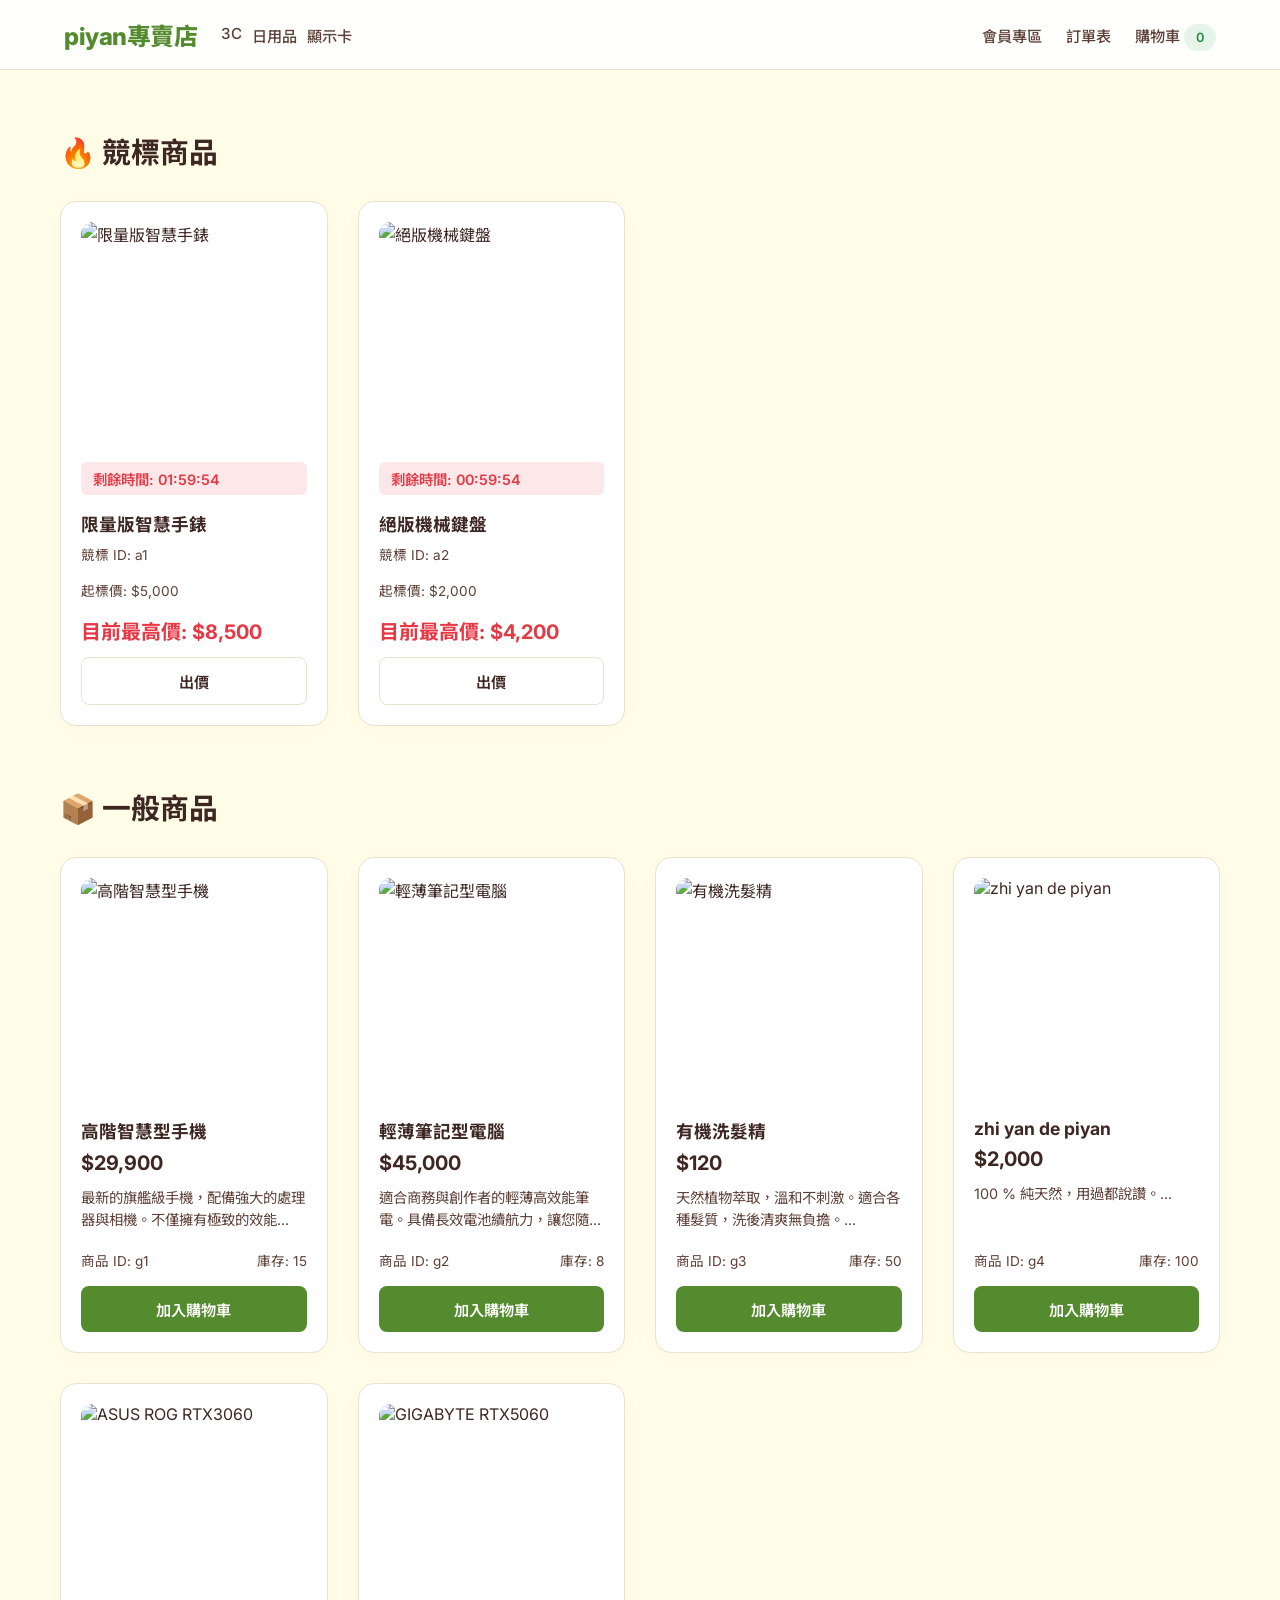
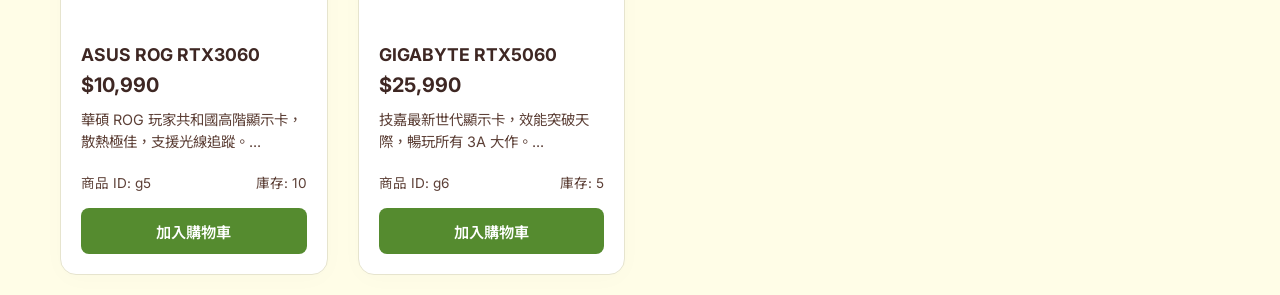
==== index.html @ feb82812 "Add files via upload" ====
<!DOCTYPE html>
<html lang="zh-TW">

<head>
  <meta charset="UTF-8">
  <meta name="viewport" content="width=device-width, initial-scale=1.0">
  <title>piyan專賣店</title>
  <link
    href="https://fonts.googleapis.com/css2?family=Inter:wght@400;500;600;700;800&family=Noto+Sans+TC:wght@400;500;700&display=swap"
    rel="stylesheet">
  <link rel="stylesheet" href="style.css">
</head>

<body>
  <div class="container">
    <h2 class="section-title">🔥 競標商品</h2>
    <div id="auction-items-container" class="product-grid"></div>

    <h2 class="section-title" style="margin-top: 60px;">📦 一般商品</h2>
    <div id="general-items-container" class="product-grid"></div>
  </div>
  <script src="script.js"></script>
</body>

</html>
---- style.css ----
:root {
  --primary: #558b2f;
  --primary-hover: #33691e;
  --secondary: #ffb300;
  --background: #fffde7;
  --surface: #ffffff;
  --surface-border: #e6e4ce;
  --text-primary: #3e2723;
  --text-secondary: #5d4037;
}

* {
  box-sizing: border-box;
  margin: 0;
  padding: 0;
  font-family: 'Inter', 'Noto Sans TC', sans-serif;
}

body {
  background: var(--background);
  color: var(--text-primary);
  min-height: 100vh;
  padding-top: 90px;
}

h1,
h2,
h3 {
  font-weight: 700;
  margin-bottom: 1rem;
}

a {
  text-decoration: none;
  color: inherit;
}

.navbar {
  position: fixed;
  top: 0;
  left: 0;
  right: 0;
  height: 70px;
  background: rgba(255, 255, 255, 0.9);
  backdrop-filter: blur(10px);
  -webkit-backdrop-filter: blur(10px);
  border-bottom: 1px solid var(--surface-border);
  display: flex;
  justify-content: space-between;
  align-items: center;
  padding: 0 5%;
  z-index: 1000;
}

.nav-left,
.nav-right {
  display: flex;
  align-items: center;
  gap: 24px;
}

.logo {
  font-size: 1.5rem;
  font-weight: 800;
  color: var(--primary);
  letter-spacing: -0.5px;
}

.nav-link {
  color: var(--text-secondary);
  transition: color 0.2s ease;
  font-weight: 500;
  font-size: 0.95rem;
}

.nav-link:hover,
.nav-link.active {
  color: var(--text-primary);
}

.glass-panel {
  background: var(--surface);
  border: 1px solid var(--surface-border);
  border-radius: 16px;
  padding: 32px;
  box-shadow: 0 4px 24px rgba(0, 0, 0, 0.02);
}

.btn {
  background: var(--primary);
  color: white;
  border: none;
  padding: 12px 24px;
  border-radius: 8px;
  cursor: pointer;
  font-weight: 600;
  font-size: 0.95rem;
  transition: all 0.2s ease;
  display: inline-block;
  text-align: center;
}

.btn:hover {
  background: var(--primary-hover);
  transform: translateY(-1px);
}

.btn-secondary {
  background: transparent;
  border: 1px solid var(--surface-border);
  color: var(--text-primary);
}

.btn-secondary:hover {
  background: #f5f5f5;
  border-color: #ddd;
}

.container {
  max-width: 1200px;
  margin: 0 auto;
  padding: 20px;
}

.section-title {
  margin-top: 20px;
  margin-bottom: 30px;
  font-size: 1.8rem;
  display: flex;
  align-items: center;
  gap: 10px;
}

.product-grid {
  display: grid;
  grid-template-columns: repeat(auto-fill, minmax(260px, 1fr));
  gap: 30px;
}

.product-card {
  display: flex;
  flex-direction: column;
  transition: transform 0.3s ease, box-shadow 0.3s ease;
  overflow: hidden;
  padding: 20px;
}

.product-card:hover {
  transform: translateY(-4px);
  box-shadow: 0 12px 32px rgba(0, 0, 0, 0.08);
}

.product-img {
  width: 100%;
  height: 220px;
  object-fit: cover;
  border-radius: 12px;
  margin-bottom: 20px;
}

.product-title {
  font-size: 1.1rem;
  margin-bottom: 8px;
  color: var(--text-primary);
}

.product-price {
  color: var(--text-primary);
  font-size: 1.25rem;
  font-weight: 700;
  margin-bottom: 12px;
}

.product-desc {
  color: var(--text-secondary);
  font-size: 0.9rem;
  margin-bottom: 20px;
  flex-grow: 1;
  line-height: 1.5;
}

.product-meta {
  display: flex;
  justify-content: space-between;
  align-items: center;
  font-size: 0.85rem;
  color: var(--text-secondary);
  margin-bottom: 16px;
}

.auction-timer {
  background: #fce8e8;
  color: #e63946;
  padding: 6px 12px;
  border-radius: 6px;
  font-weight: 600;
  display: inline-block;
  margin-bottom: 16px;
  font-size: 0.9rem;
}

.data-table {
  width: 100%;
  border-collapse: collapse;
  margin-top: 20px;
}

.data-table th,
.data-table td {
  padding: 16px;
  text-align: left;
  border-bottom: 1px solid var(--surface-border);
}

.data-table th {
  color: var(--text-secondary);
  font-weight: 600;
  font-size: 0.9rem;
  text-transform: uppercase;
  letter-spacing: 0.5px;
}

.form-group {
  margin-bottom: 20px;
}

.form-group label {
  display: block;
  margin-bottom: 8px;
  color: var(--text-secondary);
  font-weight: 500;
  font-size: 0.9rem;
}

.form-group input,
.form-group select {
  width: 100%;
  padding: 14px;
  background: #ffffff;
  border: 1px solid var(--surface-border);
  border-radius: 8px;
  color: var(--text-primary);
  outline: none;
  transition: all 0.2s;
  font-family: inherit;
  font-size: 1rem;
}

.form-group input:focus,
.form-group select:focus {
  border-color: var(--primary);
  box-shadow: 0 0 0 2px rgba(0, 0, 0, 0.05);
}

.form-group input:disabled {
  background: #f9f9f9;
  color: var(--text-secondary);
}

.badge {
  padding: 6px 12px;
  border-radius: 20px;
  font-size: 0.8rem;
  font-weight: 600;
}

.badge.status-shipped {
  background: #e6f4ea;
  color: #1e8e3e;
}

.badge.status-processing {
  background: #fef7e0;
  color: #f9ab00;
}

.product-detail-layout {
  display: grid;
  grid-template-columns: 1fr 1fr;
  gap: 40px;
}

@media (max-width: 768px) {
  .product-detail-layout {
    grid-template-columns: 1fr;
  }
}

.product-detail-img {
  width: 100%;
  border-radius: 16px;
  object-fit: cover;
}

.product-detail-info {
  display: flex;
  flex-direction: column;
}
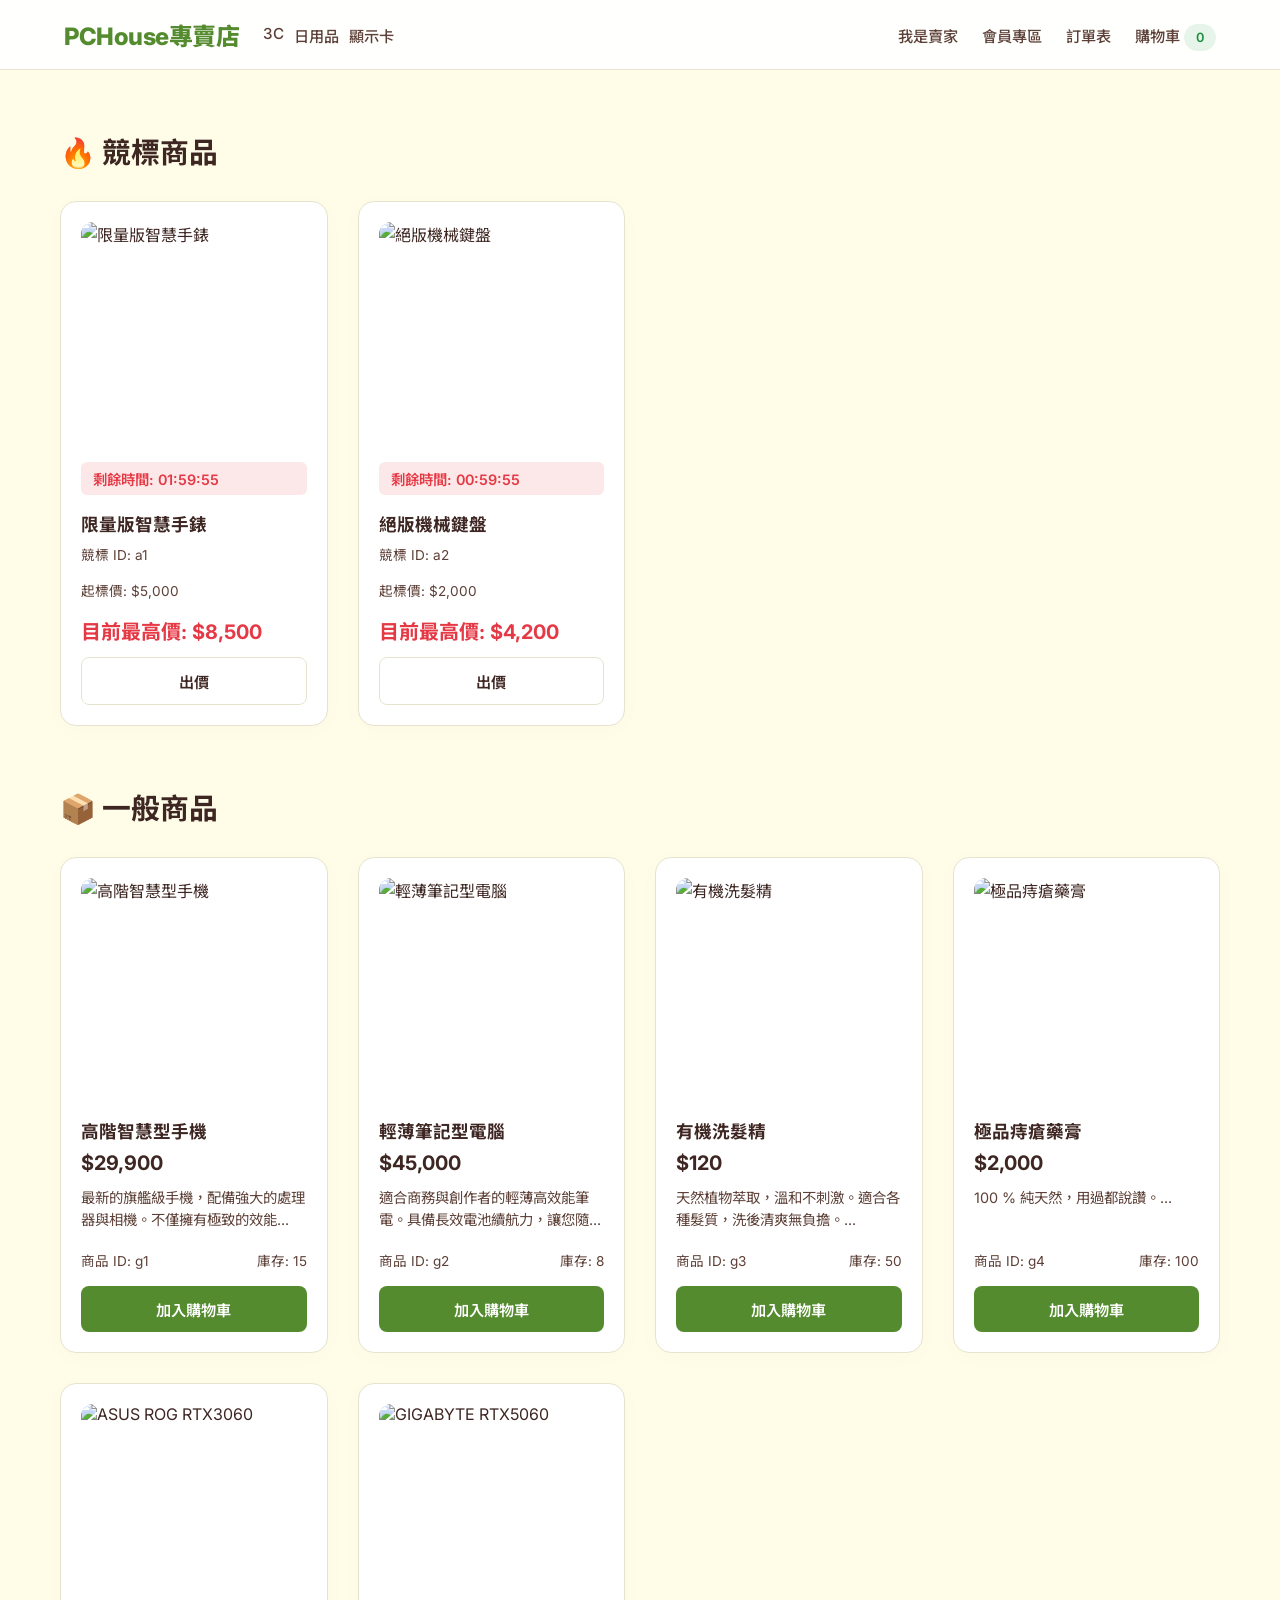
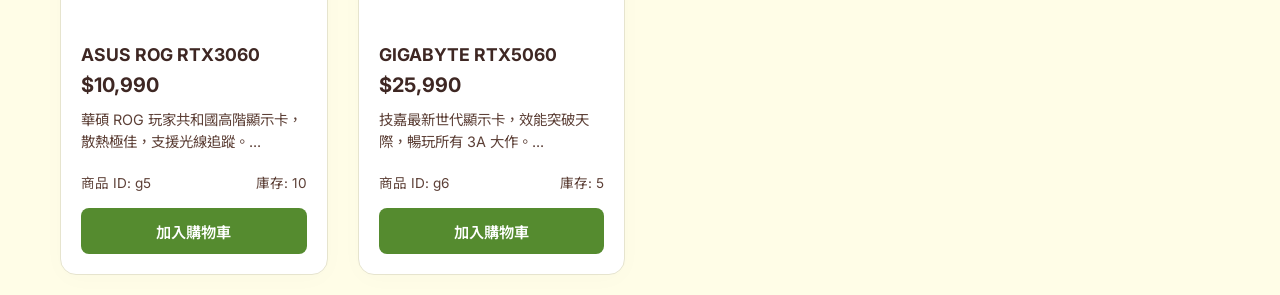
==== commit 0f5b9ac2: "Add files via upload" ====
--- a/index.html
+++ b/index.html
@@ -4,7 +4,7 @@
 <head>
   <meta charset="UTF-8">
   <meta name="viewport" content="width=device-width, initial-scale=1.0">
-  <title>piyan專賣店</title>
+  <title>PCHouse</title>
   <link
     href="https://fonts.googleapis.com/css2?family=Inter:wght@400;500;600;700;800&family=Noto+Sans+TC:wght@400;500;700&display=swap"
     rel="stylesheet">
--- a/style.css
+++ b/style.css
@@ -295,4 +295,204 @@
 .product-detail-info {
   display: flex;
   flex-direction: column;
+}
+
+/* Seller Admin Page Styles */
+.seller-header {
+  display: flex;
+  justify-content: space-between;
+  align-items: center;
+  margin-bottom: 30px;
+}
+
+.seller-tabs {
+  display: flex;
+  gap: 12px;
+  margin-bottom: 30px;
+  border-bottom: 1px solid var(--surface-border);
+  padding-bottom: 10px;
+  flex-wrap: wrap;
+}
+
+.seller-tab-btn {
+  background: transparent;
+  border: 1px solid transparent;
+  color: var(--text-secondary);
+  padding: 10px 20px;
+  border-radius: 8px;
+  font-weight: 600;
+  cursor: pointer;
+  transition: all 0.2s ease;
+}
+
+.seller-tab-btn:hover {
+  color: var(--text-primary);
+  background: rgba(85, 139, 47, 0.05);
+}
+
+.seller-tab-btn.active {
+  background: var(--primary);
+  color: white;
+  border-color: var(--primary);
+}
+
+.seller-tab-content {
+  display: none;
+}
+
+.seller-tab-content.active {
+  display: block;
+  animation: fadeIn 0.3s ease;
+}
+
+@keyframes fadeIn {
+  from { opacity: 0; transform: translateY(10px); }
+  to { opacity: 1; transform: translateY(0); }
+}
+
+/* Dashboard Summary Cards */
+.dashboard-summary {
+  display: grid;
+  grid-template-columns: repeat(auto-fit, minmax(220px, 1fr));
+  gap: 20px;
+  margin-bottom: 30px;
+}
+
+.summary-card {
+  display: flex;
+  flex-direction: column;
+  gap: 8px;
+  padding: 24px;
+}
+
+.summary-card .title {
+  font-size: 0.9rem;
+  color: var(--text-secondary);
+  font-weight: 500;
+}
+
+.summary-card .value {
+  font-size: 1.8rem;
+  font-weight: 800;
+  color: var(--text-primary);
+}
+
+/* Stock warning inputs */
+.quick-input-group {
+  display: flex;
+  align-items: center;
+  gap: 8px;
+}
+
+.quick-stock-input {
+  width: 80px !important;
+  padding: 6px 10px !important;
+  font-size: 0.9rem !important;
+  text-align: center;
+}
+
+/* Modal Popup */
+.modal {
+  position: fixed;
+  top: 0;
+  left: 0;
+  right: 0;
+  bottom: 0;
+  background: rgba(0, 0, 0, 0.4);
+  backdrop-filter: blur(5px);
+  -webkit-backdrop-filter: blur(5px);
+  display: none;
+  justify-content: center;
+  align-items: center;
+  z-index: 2000;
+}
+
+.modal.active {
+  display: flex;
+}
+
+.modal-content {
+  background: var(--surface);
+  border: 1px solid var(--surface-border);
+  border-radius: 16px;
+  width: 90%;
+  max-width: 600px;
+  max-height: 90vh;
+  overflow-y: auto;
+  box-shadow: 0 10px 40px rgba(0, 0, 0, 0.1);
+  animation: modalScale 0.3s cubic-bezier(0.34, 1.56, 0.64, 1);
+}
+
+@keyframes modalScale {
+  from { transform: scale(0.9); opacity: 0; }
+  to { transform: scale(1); opacity: 1; }
+}
+
+.modal-header {
+  padding: 20px 24px;
+  border-bottom: 1px solid var(--surface-border);
+  display: flex;
+  justify-content: space-between;
+  align-items: center;
+}
+
+.modal-body {
+  padding: 24px;
+}
+
+.modal-footer {
+  padding: 16px 24px;
+  border-top: 1px solid var(--surface-border);
+  display: flex;
+  justify-content: flex-end;
+  gap: 12px;
+}
+
+.modal-close {
+  background: transparent;
+  border: none;
+  font-size: 1.5rem;
+  cursor: pointer;
+  color: var(--text-secondary);
+  line-height: 1;
+}
+
+.modal-close:hover {
+  color: #e53935;
+}
+
+/* Warning badges */
+.badge.status-warning {
+  background: #fce8e8;
+  color: #e63946;
+}
+
+.badge.status-ok {
+  background: #e6f4ea;
+  color: #1e8e3e;
+}
+
+.badge.status-shipping {
+  background: #e8f0fe;
+  color: #1a73e8;
+}
+
+/* Table Actions column width or layouts */
+.table-img {
+  width: 50px;
+  height: 50px;
+  object-fit: cover;
+  border-radius: 8px;
+}
+
+.actions-cell {
+  display: flex;
+  gap: 8px;
+  flex-wrap: wrap;
+}
+
+/* Responsive Table Wrapper */
+.table-wrapper {
+  overflow-x: auto;
+  margin-top: 15px;
 }
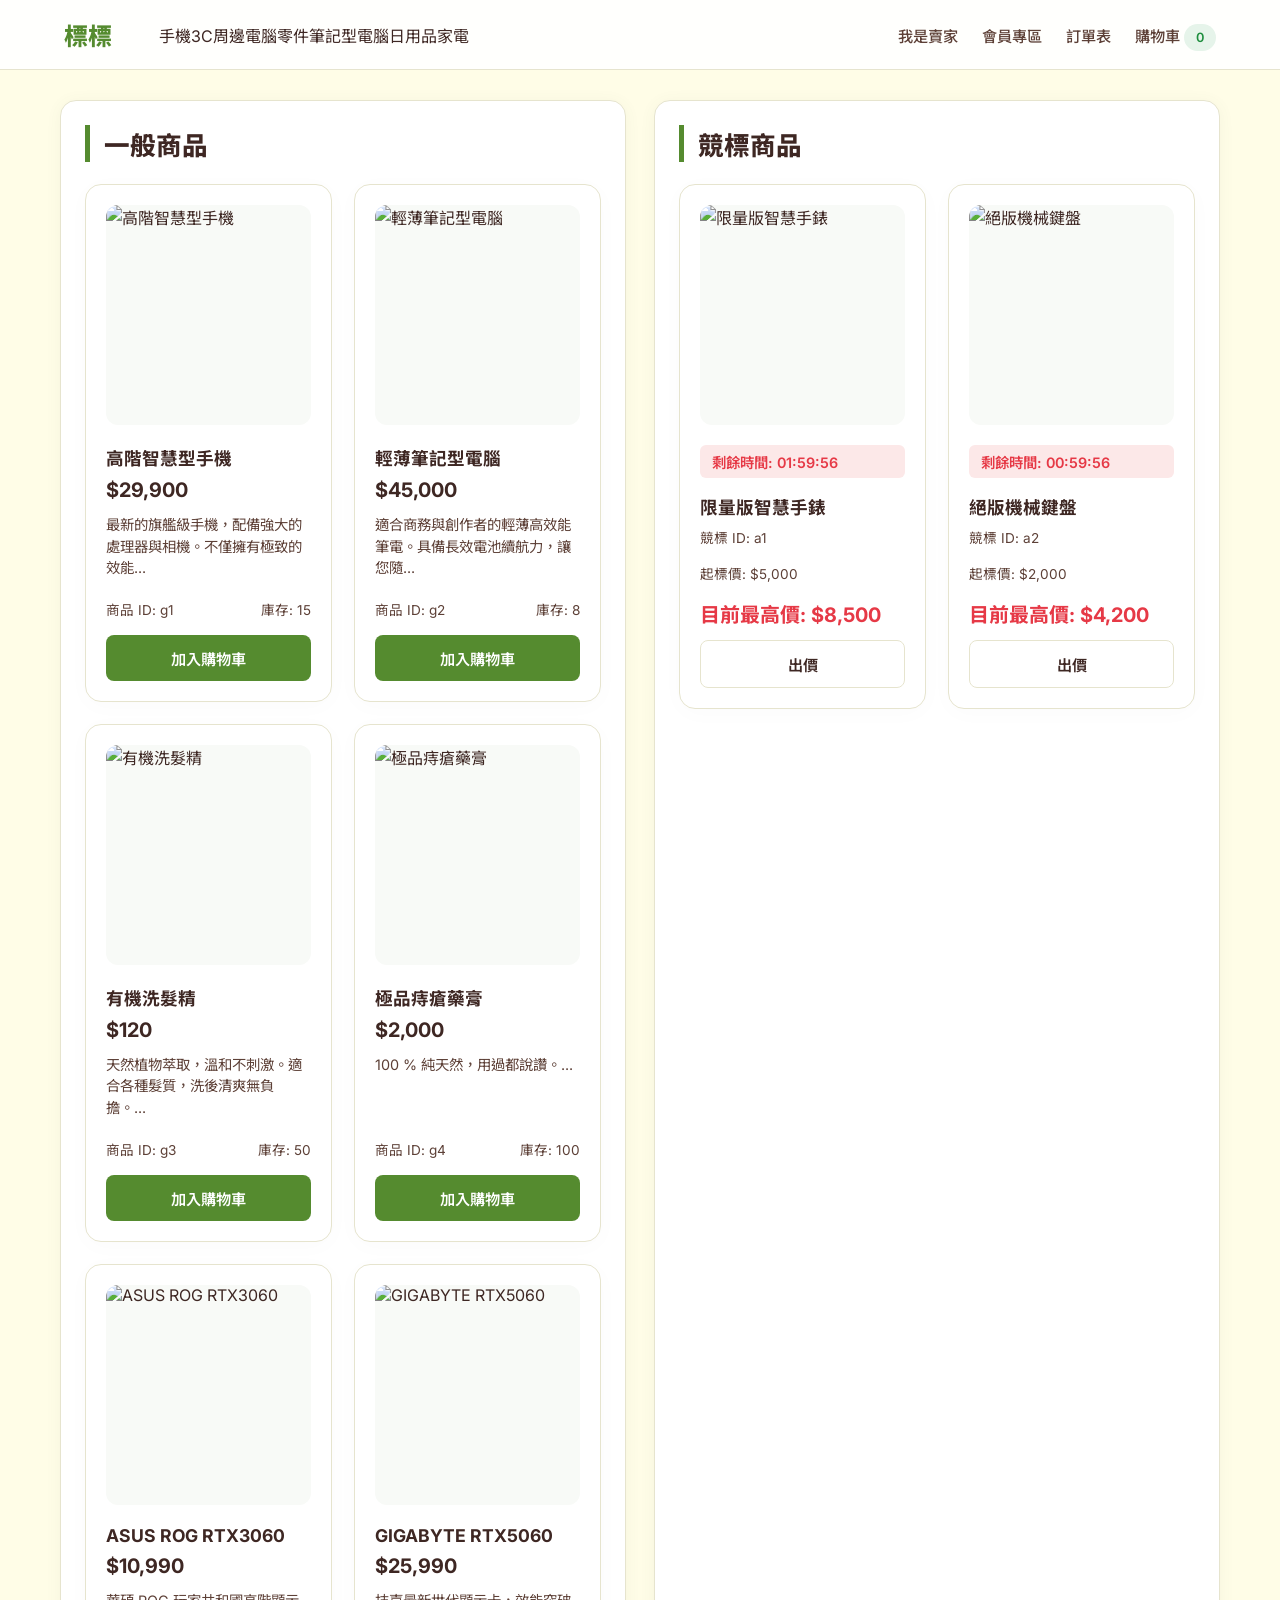
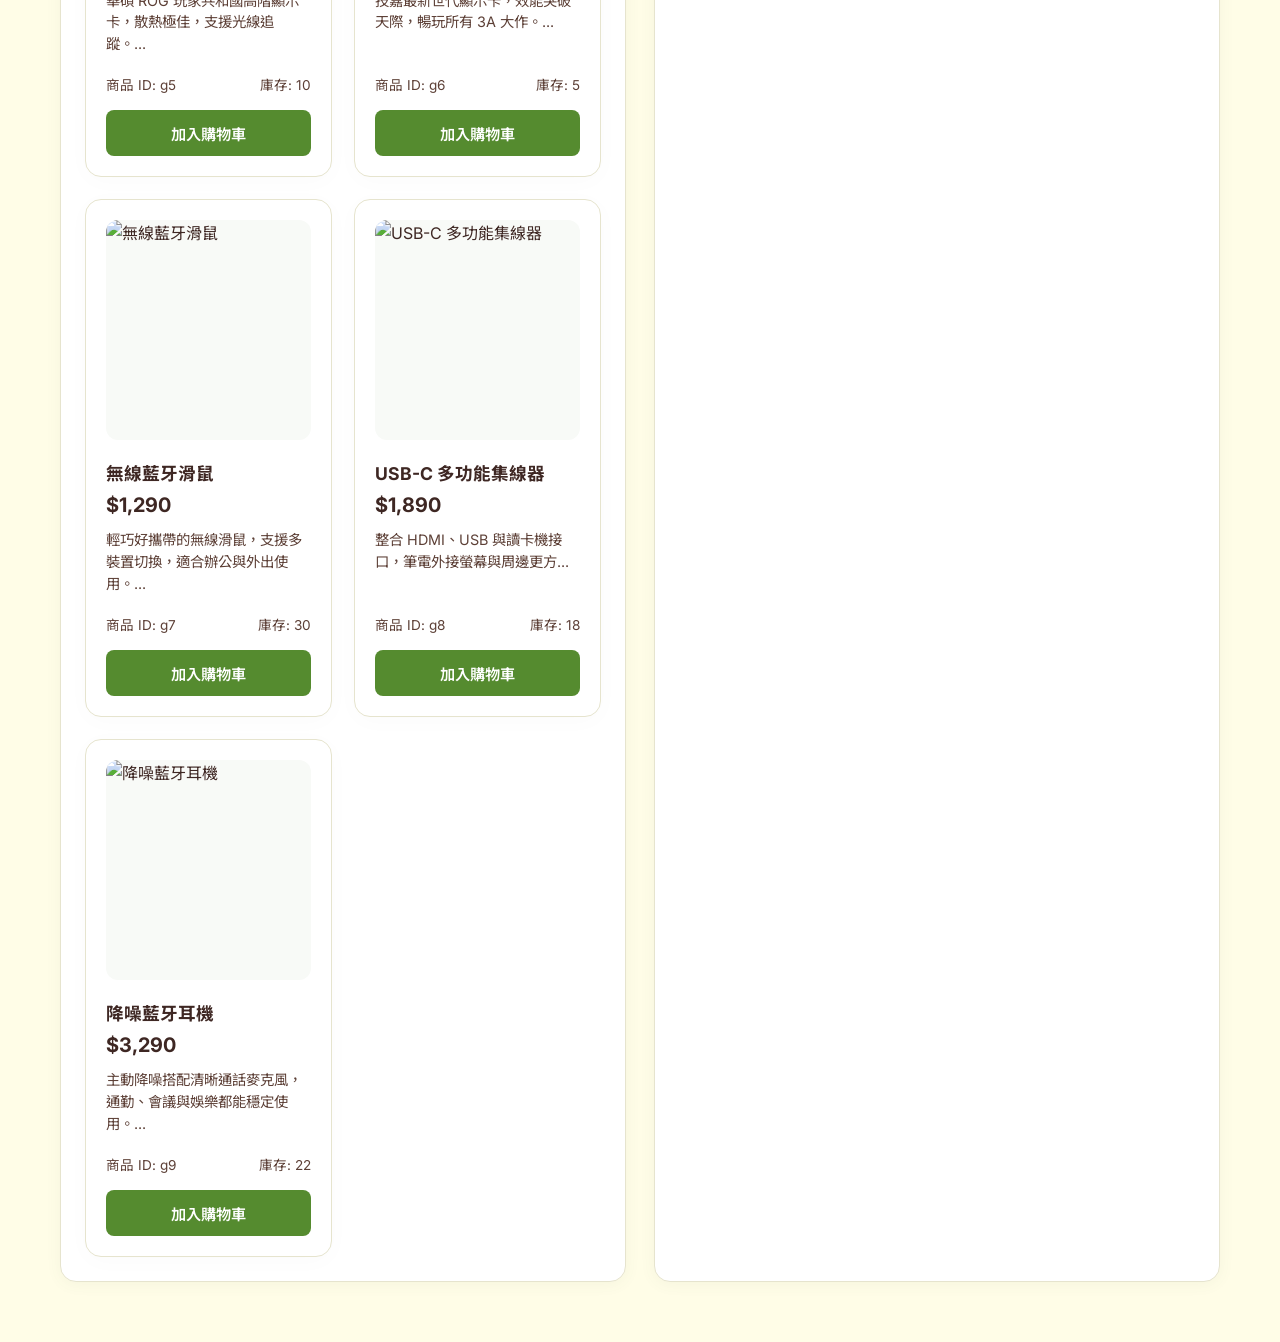
==== commit 83d542f9: "Add files via upload" ====
--- a/index.html
+++ b/index.html
@@ -4,22 +4,79 @@
 <head>
   <meta charset="UTF-8">
   <meta name="viewport" content="width=device-width, initial-scale=1.0">
-  <title>PCHouse</title>
+  <title>標標</title>
   <link
     href="https://fonts.googleapis.com/css2?family=Inter:wght@400;500;600;700;800&family=Noto+Sans+TC:wght@400;500;700&display=swap"
     rel="stylesheet">
   <link rel="stylesheet" href="style.css">
+  <style>
+    .home-product-columns {
+      display: grid;
+      grid-template-columns: 1fr 1fr;
+      gap: 28px;
+      max-width: 1200px;
+      margin: 0 auto;
+      padding: 10px 20px 60px;
+    }
+
+    .home-product-section {
+      background: var(--surface);
+      border: 1px solid var(--surface-border);
+      border-radius: 16px;
+      padding: 24px;
+      box-shadow: 0 2px 16px rgba(80, 110, 80, 0.06);
+    }
+
+    .home-section-title {
+      margin-bottom: 22px;
+      font-size: 1.6rem;
+      font-weight: 800;
+      display: flex;
+      align-items: center;
+      gap: 10px;
+      padding-left: 14px;
+      border-left: 5px solid var(--primary);
+      color: var(--text-primary);
+    }
+
+    .home-product-section .product-grid {
+      grid-template-columns: repeat(2, minmax(0, 1fr));
+      gap: 22px;
+    }
+
+    .home-product-section .product-img {
+      background: #f8faf7;
+      height: 220px;
+      object-fit: contain;
+    }
+
+    @media (max-width: 640px) {
+      .home-product-columns {
+        grid-template-columns: 1fr;
+      }
+
+      .home-product-section .product-grid {
+        grid-template-columns: 1fr;
+      }
+    }
+  </style>
 </head>
 
 <body>
-  <div class="container">
-    <h2 class="section-title">🔥 競標商品</h2>
-    <div id="auction-items-container" class="product-grid"></div>
+  <div id="navbar-placeholder"></div>
+  <div class="home-product-columns">
+    <section class="home-product-section">
+      <h2 class="home-section-title">一般商品</h2>
+      <div id="general-items-container" class="product-grid"></div>
+    </section>
 
-    <h2 class="section-title" style="margin-top: 60px;">📦 一般商品</h2>
-    <div id="general-items-container" class="product-grid"></div>
+    <section class="home-product-section">
+      <h2 class="home-section-title">競標商品</h2>
+      <div id="auction-items-container" class="product-grid"></div>
+    </section>
   </div>
+
   <script src="script.js"></script>
 </body>
 
-</html>+</html>
